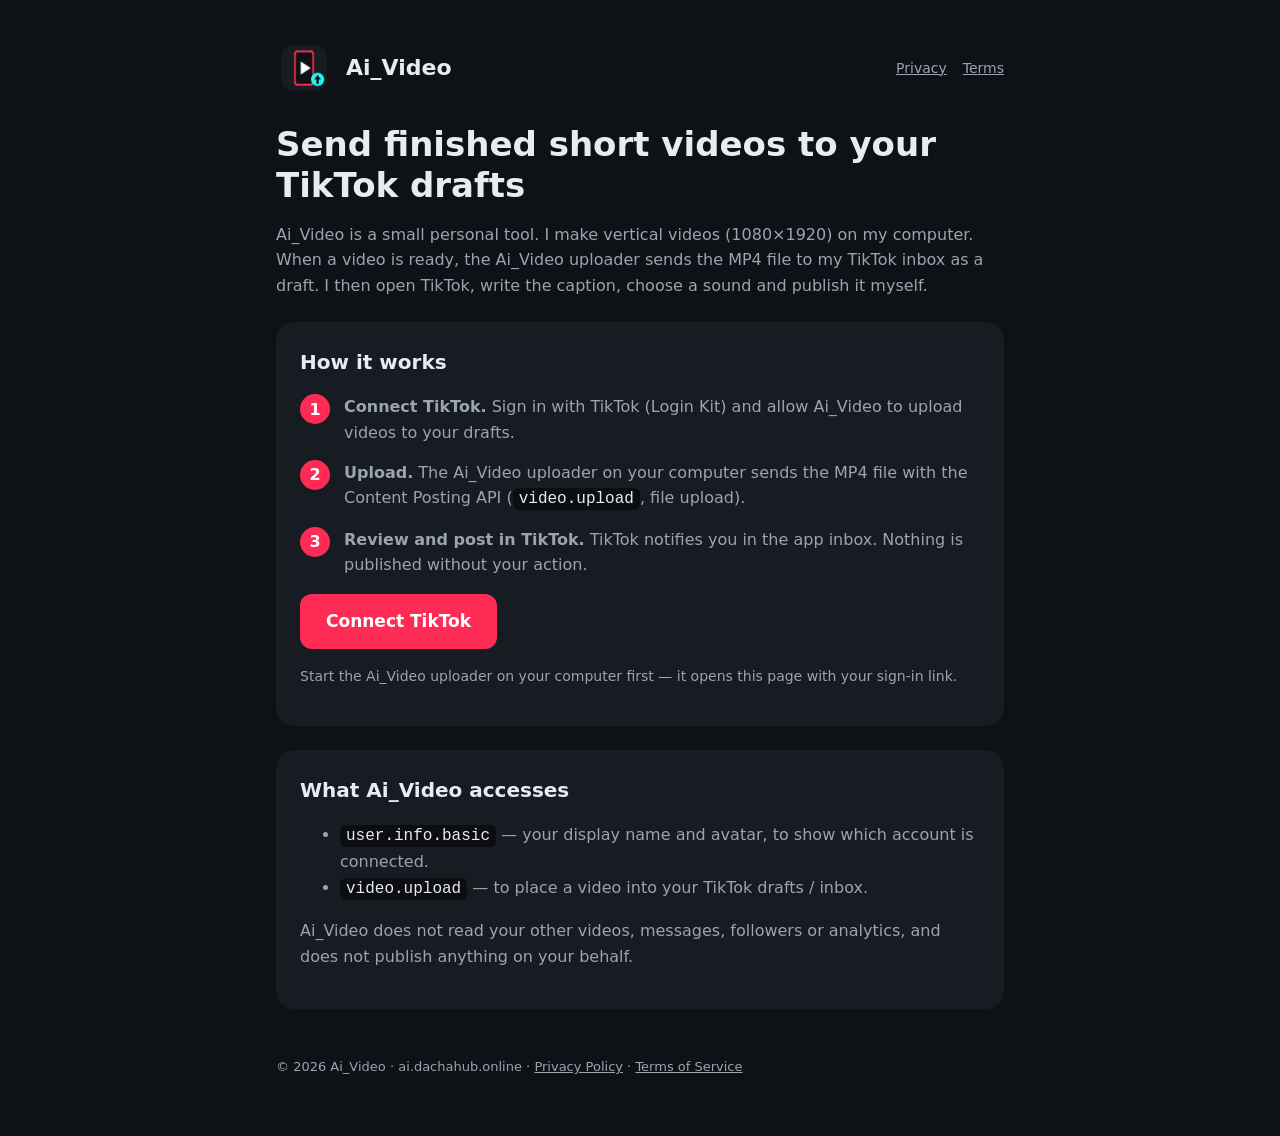
==== index.html @ c87956f2 "Ai_Video site for TikTok app" ====
<!doctype html>
<html lang="en">
<head>
<meta charset="utf-8">
<meta name="viewport" content="width=device-width, initial-scale=1">
<title>Ai_Video — send my videos to TikTok drafts</title>
<meta name="description" content="Ai_Video uploads short vertical videos made on my computer to my own TikTok drafts.">
<link rel="icon" href="/icon.png">
<link rel="stylesheet" href="/style.css">
</head>
<body>
<main>
  <header>
    <img src="/icon.png" alt="Ai_Video">
    <a class="brand" href="/">Ai_Video</a>
    <nav><a href="/privacy/">Privacy</a><a href="/terms/">Terms</a></nav>
  </header>

  <h1>Send finished short videos to your TikTok drafts</h1>
  <p>Ai_Video is a small personal tool. I make vertical videos (1080×1920) on my computer.
     When a video is ready, the Ai_Video uploader sends the MP4 file to my TikTok inbox as a draft.
     I then open TikTok, write the caption, choose a sound and publish it myself.</p>

  <div class="card">
    <h2 style="margin-top:0">How it works</h2>
    <ol class="steps">
      <li><b>Connect TikTok.</b> Sign in with TikTok (Login Kit) and allow Ai_Video to upload videos to your drafts.</li>
      <li><b>Upload.</b> The Ai_Video uploader on your computer sends the MP4 file with the Content Posting API (<code>video.upload</code>, file upload).</li>
      <li><b>Review and post in TikTok.</b> TikTok notifies you in the app inbox. Nothing is published without your action.</li>
    </ol>
    <p><a class="btn" id="connect" href="#">Connect TikTok</a></p>
    <p id="hint" style="font-size:14px">Start the Ai_Video uploader on your computer first — it opens this page with your sign-in link.</p>
  </div>

  <div class="card">
    <h2 style="margin-top:0">What Ai_Video accesses</h2>
    <ul>
      <li><code>user.info.basic</code> — your display name and avatar, to show which account is connected.</li>
      <li><code>video.upload</code> — to place a video into your TikTok drafts / inbox.</li>
    </ul>
    <p>Ai_Video does not read your other videos, messages, followers or analytics, and does not publish anything on your behalf.</p>
  </div>

  <footer>© 2026 Ai_Video · ai.dachahub.online · <a href="/privacy/">Privacy Policy</a> · <a href="/terms/">Terms of Service</a></footer>
</main>
<script>
  // Загрузчик открывает эту страницу как /?auth=<ссылка входа TikTok>; кнопка ведёт по ней.
  const auth = new URLSearchParams(location.search).get("auth");
  const btn = document.getElementById("connect"), hint = document.getElementById("hint");
  if (auth && auth.startsWith("https://www.tiktok.com/")) { btn.href = auth; hint.textContent = "You will be redirected to TikTok to sign in."; }
  else btn.addEventListener("click", (e) => { e.preventDefault(); hint.innerHTML = "<span class='err'>Start the Ai_Video uploader on your computer — it opens this page with your sign-in link.</span>"; });
</script>
</body>
</html>
---- style.css ----
:root { --bg: #0e1116; --card: #171b22; --text: #e8ecf2; --muted: #9aa4b2; --accent: #fe2c55; --ok: #3fc76a; }
* { box-sizing: border-box; }
body { margin: 0; background: var(--bg); color: var(--text); font: 16px/1.6 system-ui, -apple-system, "Segoe UI", Roboto, sans-serif; }
main { max-width: 760px; margin: 0 auto; padding: 40px 16px 64px; }
header { display: flex; align-items: center; gap: 14px; margin-bottom: 28px; flex-wrap: wrap; }
header img { width: 56px; height: 56px; border-radius: 14px; }
header a.brand { color: var(--text); text-decoration: none; font-weight: 800; font-size: 22px; }
nav { margin-left: auto; display: flex; gap: 16px; }
nav a { color: var(--muted); font-size: 14px; }
h1 { font-size: 34px; line-height: 1.2; margin: 0 0 12px; }
h2 { font-size: 20px; margin: 32px 0 8px; }
p, li { color: var(--muted); }
.card { background: var(--card); border-radius: 18px; padding: 24px; margin: 24px 0; }
.steps { counter-reset: s; list-style: none; padding: 0; }
.steps li { counter-increment: s; position: relative; padding-left: 44px; margin: 14px 0; }
.steps li::before { content: counter(s); position: absolute; left: 0; top: 0; width: 30px; height: 30px; border-radius: 50%; background: var(--accent); color: #fff; font-weight: 800; display: grid; place-items: center; }
.btn { display: inline-block; background: var(--accent); color: #fff; font-weight: 800; padding: 14px 26px; border-radius: 12px; text-decoration: none; font-size: 17px; }
.ok { color: var(--ok); font-weight: 800; }
.err { color: var(--accent); font-weight: 800; }
code { background: #0b0d11; padding: 2px 6px; border-radius: 6px; color: var(--text); word-break: break-all; }
footer { margin-top: 48px; font-size: 13px; color: var(--muted); }
footer a { color: var(--muted); }
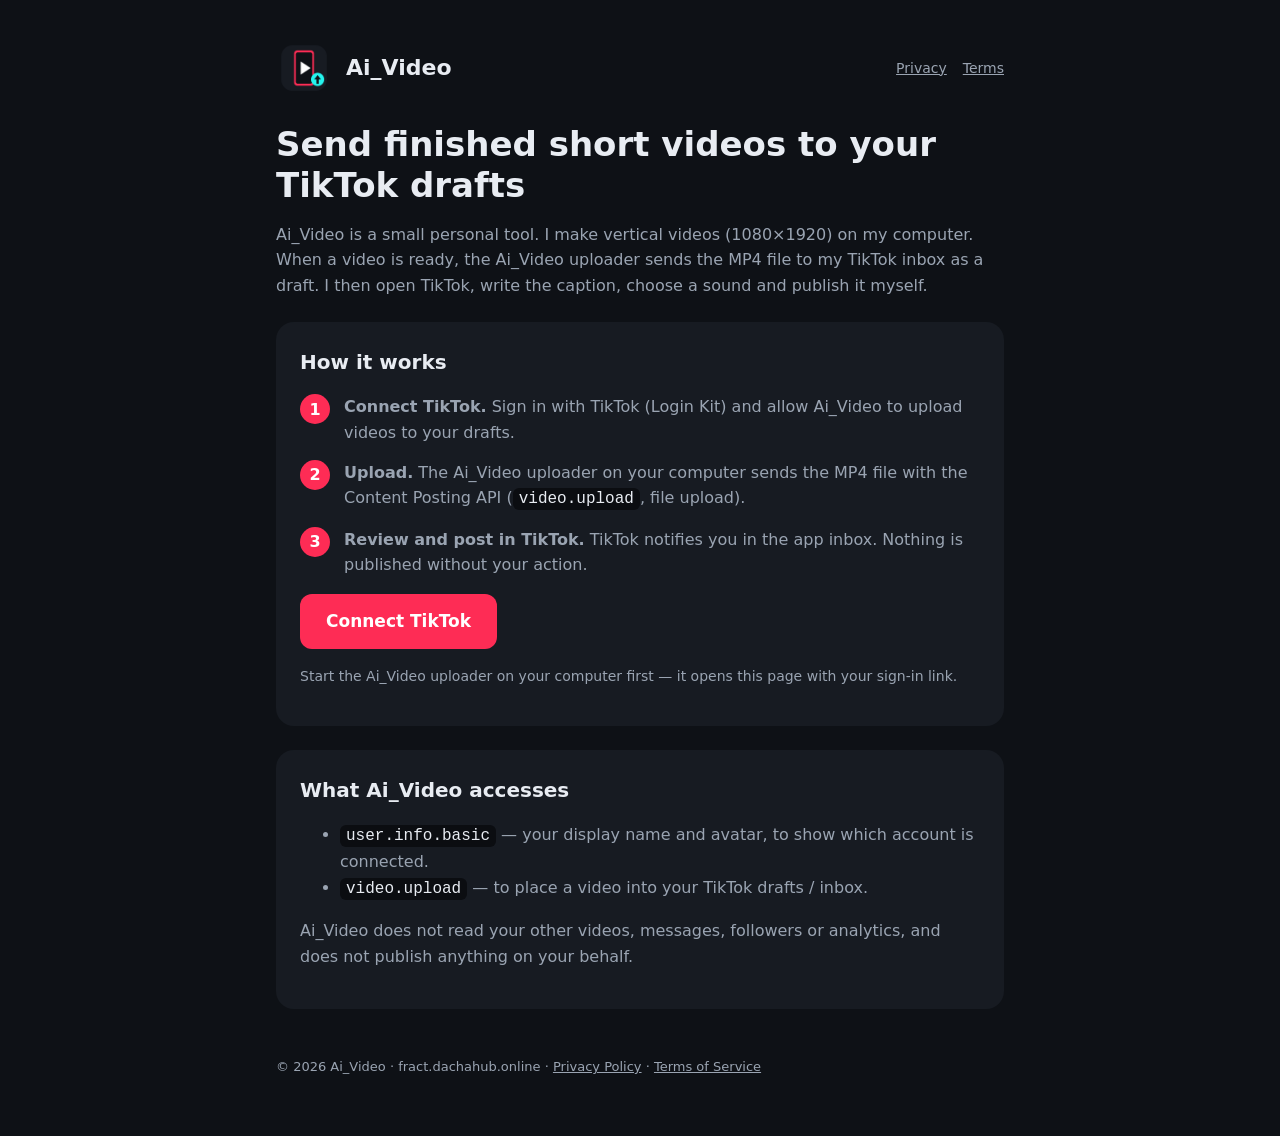
==== commit 6c57d2cb: "Move site to fract.dachahub.online Co-Authored-By: Claude Opus 5.5 <noreply@anthropic.com>" ====
--- a/index.html
+++ b/index.html
@@ -41,7 +41,7 @@
     <p>Ai_Video does not read your other videos, messages, followers or analytics, and does not publish anything on your behalf.</p>
   </div>
 
-  <footer>© 2026 Ai_Video · ai.dachahub.online · <a href="/privacy/">Privacy Policy</a> · <a href="/terms/">Terms of Service</a></footer>
+  <footer>© 2026 Ai_Video · fract.dachahub.online · <a href="/privacy/">Privacy Policy</a> · <a href="/terms/">Terms of Service</a></footer>
 </main>
 <script>
   // Загрузчик открывает эту страницу как /?auth=<ссылка входа TikTok>; кнопка ведёт по ней.
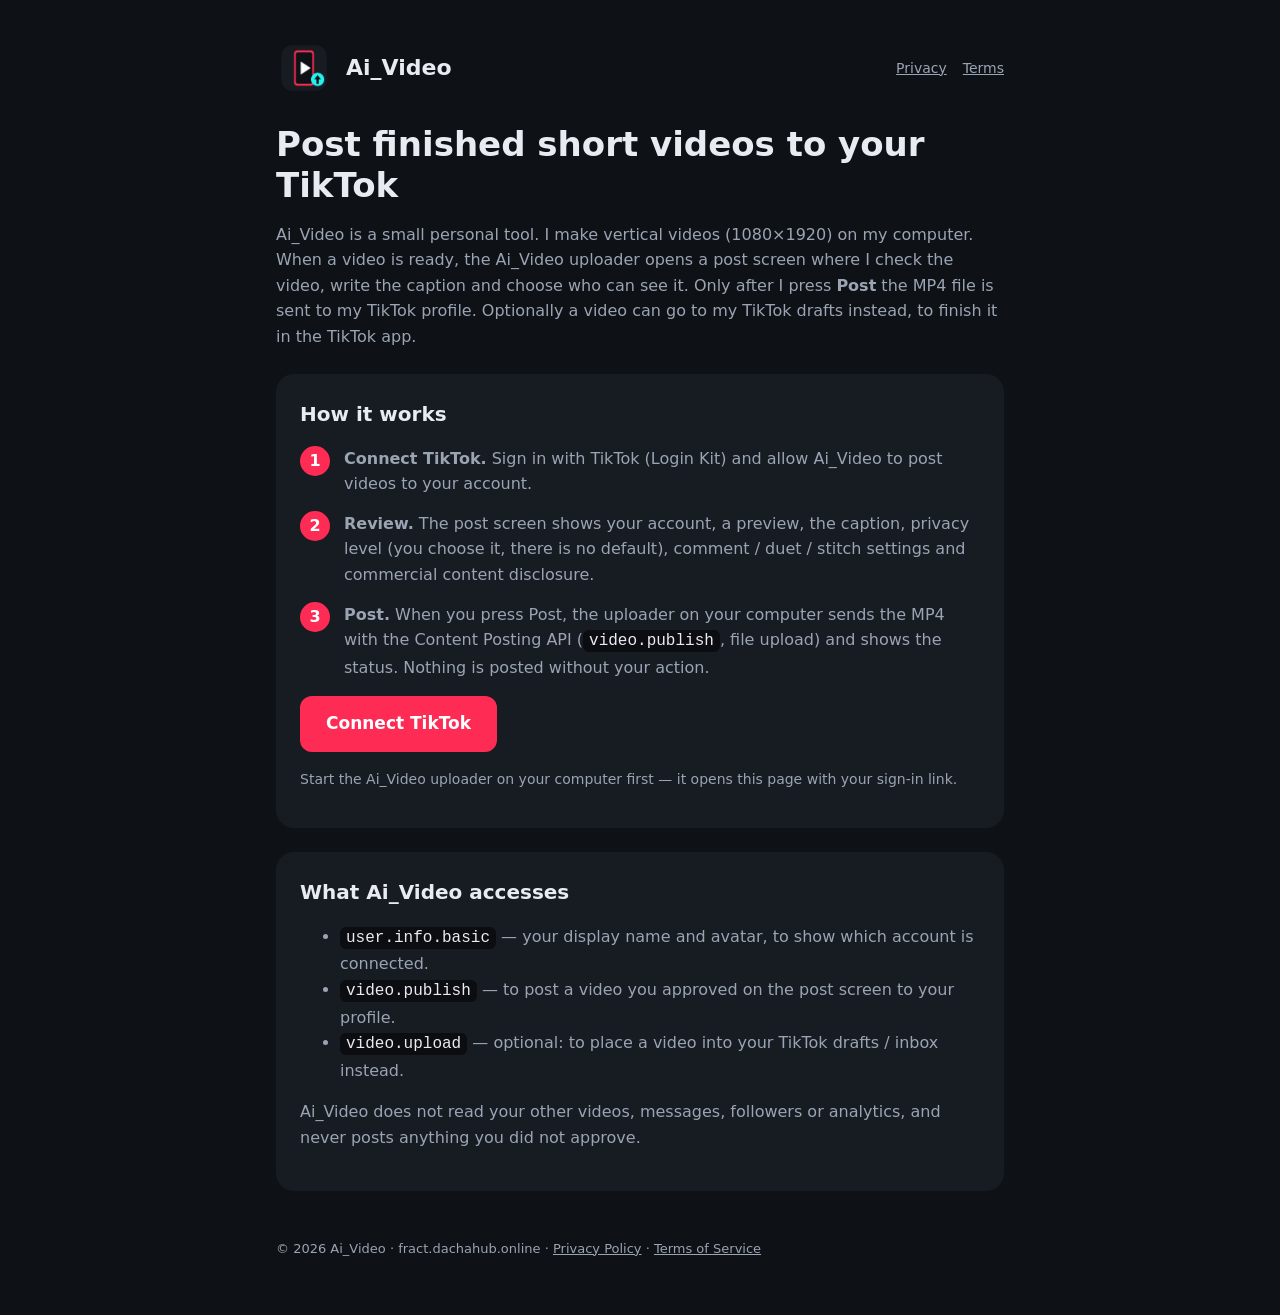
==== commit b1e330b7: "Post screen for Direct Post (video.publish); update texts Co-Authored-By: Claude Opus 5.5 <noreply@a" ====
--- a/index.html
+++ b/index.html
@@ -3,8 +3,8 @@
 <head>
 <meta charset="utf-8">
 <meta name="viewport" content="width=device-width, initial-scale=1">
-<title>Ai_Video — send my videos to TikTok drafts</title>
-<meta name="description" content="Ai_Video uploads short vertical videos made on my computer to my own TikTok drafts.">
+<title>Ai_Video — post my videos to TikTok</title>
+<meta name="description" content="Ai_Video posts short vertical videos made on my computer to my own TikTok account.">
 <link rel="icon" href="/icon.png">
 <link rel="stylesheet" href="/style.css">
 </head>
@@ -16,17 +16,18 @@
     <nav><a href="/privacy/">Privacy</a><a href="/terms/">Terms</a></nav>
   </header>
 
-  <h1>Send finished short videos to your TikTok drafts</h1>
+  <h1>Post finished short videos to your TikTok</h1>
   <p>Ai_Video is a small personal tool. I make vertical videos (1080×1920) on my computer.
-     When a video is ready, the Ai_Video uploader sends the MP4 file to my TikTok inbox as a draft.
-     I then open TikTok, write the caption, choose a sound and publish it myself.</p>
+     When a video is ready, the Ai_Video uploader opens a post screen where I check the video, write the caption
+     and choose who can see it. Only after I press <b>Post</b> the MP4 file is sent to my TikTok profile.
+     Optionally a video can go to my TikTok drafts instead, to finish it in the TikTok app.</p>
 
   <div class="card">
     <h2 style="margin-top:0">How it works</h2>
     <ol class="steps">
-      <li><b>Connect TikTok.</b> Sign in with TikTok (Login Kit) and allow Ai_Video to upload videos to your drafts.</li>
-      <li><b>Upload.</b> The Ai_Video uploader on your computer sends the MP4 file with the Content Posting API (<code>video.upload</code>, file upload).</li>
-      <li><b>Review and post in TikTok.</b> TikTok notifies you in the app inbox. Nothing is published without your action.</li>
+      <li><b>Connect TikTok.</b> Sign in with TikTok (Login Kit) and allow Ai_Video to post videos to your account.</li>
+      <li><b>Review.</b> The post screen shows your account, a preview, the caption, privacy level (you choose it, there is no default), comment / duet / stitch settings and commercial content disclosure.</li>
+      <li><b>Post.</b> When you press Post, the uploader on your computer sends the MP4 with the Content Posting API (<code>video.publish</code>, file upload) and shows the status. Nothing is posted without your action.</li>
     </ol>
     <p><a class="btn" id="connect" href="#">Connect TikTok</a></p>
     <p id="hint" style="font-size:14px">Start the Ai_Video uploader on your computer first — it opens this page with your sign-in link.</p>
@@ -36,9 +37,10 @@
     <h2 style="margin-top:0">What Ai_Video accesses</h2>
     <ul>
       <li><code>user.info.basic</code> — your display name and avatar, to show which account is connected.</li>
-      <li><code>video.upload</code> — to place a video into your TikTok drafts / inbox.</li>
+      <li><code>video.publish</code> — to post a video you approved on the post screen to your profile.</li>
+      <li><code>video.upload</code> — optional: to place a video into your TikTok drafts / inbox instead.</li>
     </ul>
-    <p>Ai_Video does not read your other videos, messages, followers or analytics, and does not publish anything on your behalf.</p>
+    <p>Ai_Video does not read your other videos, messages, followers or analytics, and never posts anything you did not approve.</p>
   </div>
 
   <footer>© 2026 Ai_Video · fract.dachahub.online · <a href="/privacy/">Privacy Policy</a> · <a href="/terms/">Terms of Service</a></footer>
